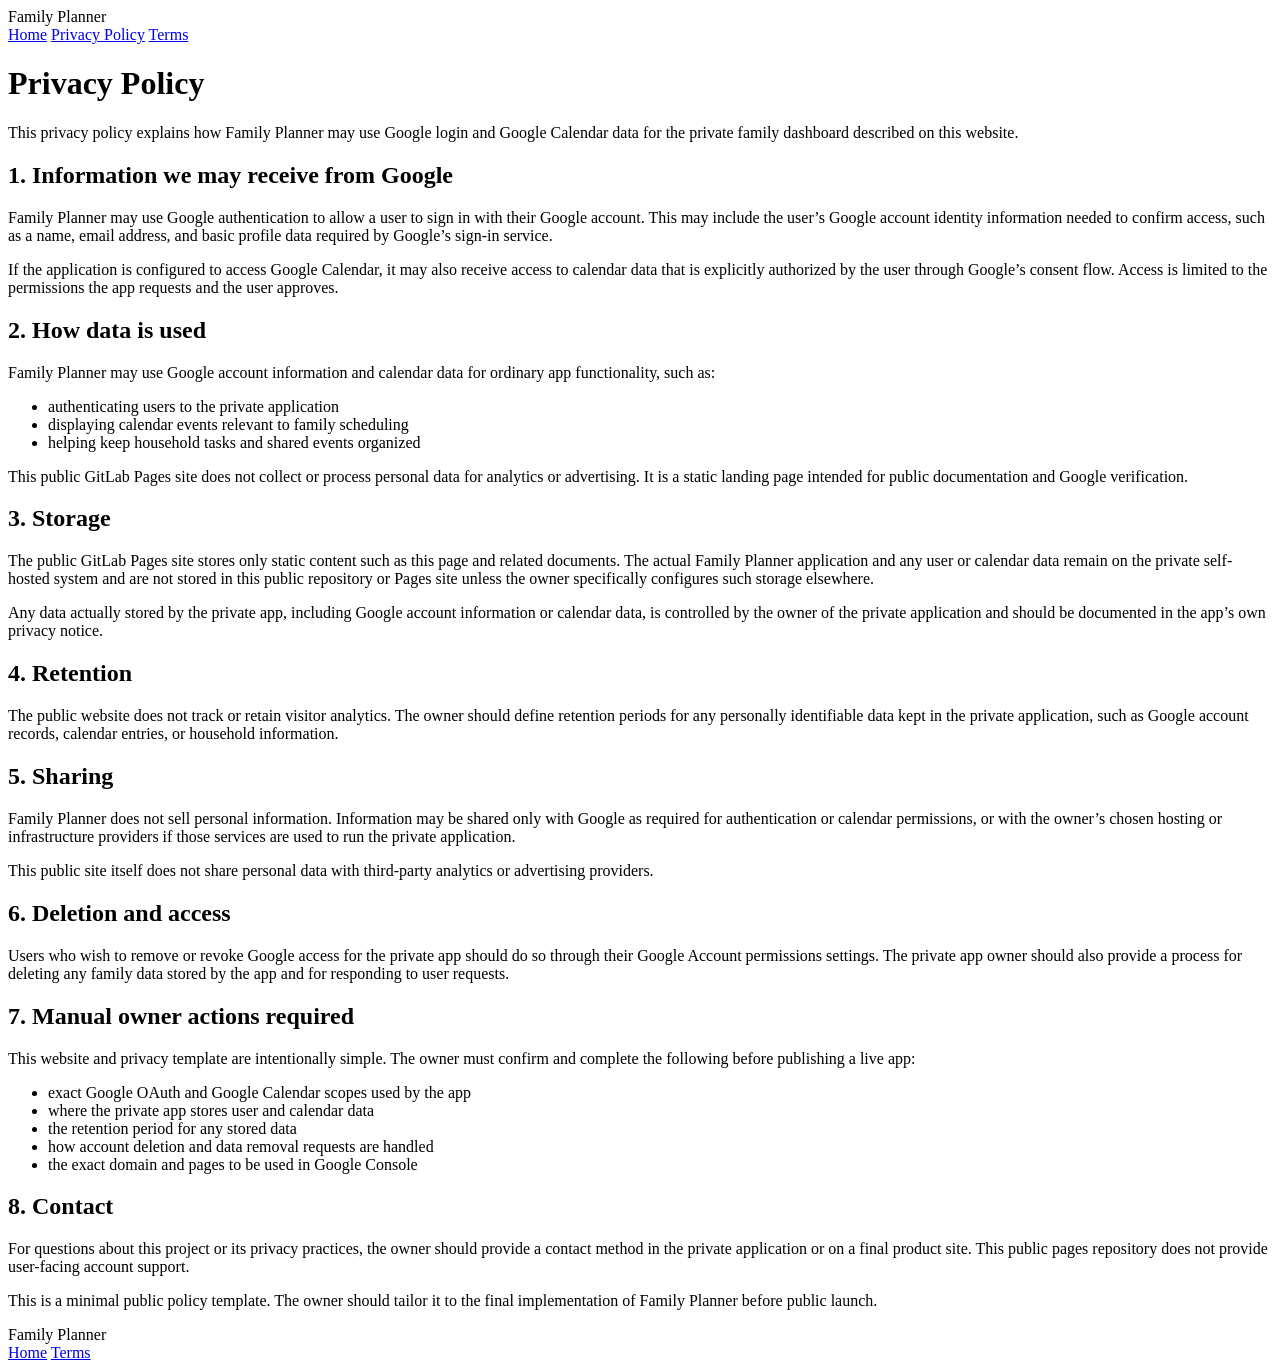
==== public/privacy/index.html @ b9f560e6 "Create minimal GitLab Pages project for Family Planner public verification site" ====
<!DOCTYPE html>
<html lang="en">
  <head>
    <meta charset="UTF-8" />
    <meta name="viewport" content="width=device-width, initial-scale=1.0" />
    <meta
      name="description"
      content="Privacy policy for Family Planner's Google sign-in, calendar access, and household data handling."
    />
    <title>Privacy Policy | Family Planner</title>
    <link rel="stylesheet" href="../styles.css" />
  </head>
  <body>
    <header class="site-header">
      <div class="container nav">
        <div class="brand">Family Planner</div>
        <nav aria-label="Main navigation">
          <a href="../">Home</a>
          <a href="./">Privacy Policy</a>
          <a href="../terms/">Terms</a>
        </nav>
      </div>
    </header>

    <main class="content-page">
      <div class="container narrow">
        <h1>Privacy Policy</h1>
        <p>
          This privacy policy explains how Family Planner may use Google login and
          Google Calendar data for the private family dashboard described on this
          website.
        </p>

        <h2>1. Information we may receive from Google</h2>
        <p>
          Family Planner may use Google authentication to allow a user to sign in
          with their Google account. This may include the user’s Google account
          identity information needed to confirm access, such as a name, email
          address, and basic profile data required by Google’s sign-in service.
        </p>
        <p>
          If the application is configured to access Google Calendar, it may also
          receive access to calendar data that is explicitly authorized by the user
          through Google’s consent flow. Access is limited to the permissions the
          app requests and the user approves.
        </p>

        <h2>2. How data is used</h2>
        <p>
          Family Planner may use Google account information and calendar data for
          ordinary app functionality, such as:
        </p>
        <ul>
          <li>authenticating users to the private application</li>
          <li>displaying calendar events relevant to family scheduling</li>
          <li>helping keep household tasks and shared events organized</li>
        </ul>
        <p>
          This public GitLab Pages site does not collect or process personal data
          for analytics or advertising. It is a static landing page intended for
          public documentation and Google verification.
        </p>

        <h2>3. Storage</h2>
        <p>
          The public GitLab Pages site stores only static content such as this
          page and related documents. The actual Family Planner application and
          any user or calendar data remain on the private self-hosted system and
          are not stored in this public repository or Pages site unless the owner
          specifically configures such storage elsewhere.
        </p>
        <p>
          Any data actually stored by the private app, including Google account
          information or calendar data, is controlled by the owner of the private
          application and should be documented in the app’s own privacy notice.
        </p>

        <h2>4. Retention</h2>
        <p>
          The public website does not track or retain visitor analytics. The owner
          should define retention periods for any personally identifiable data kept
          in the private application, such as Google account records, calendar
          entries, or household information.
        </p>

        <h2>5. Sharing</h2>
        <p>
          Family Planner does not sell personal information. Information may be
          shared only with Google as required for authentication or calendar
          permissions, or with the owner’s chosen hosting or infrastructure
          providers if those services are used to run the private application.
        </p>
        <p>
          This public site itself does not share personal data with third-party
          analytics or advertising providers.
        </p>

        <h2>6. Deletion and access</h2>
        <p>
          Users who wish to remove or revoke Google access for the private app
          should do so through their Google Account permissions settings. The
          private app owner should also provide a process for deleting any family
          data stored by the app and for responding to user requests.
        </p>

        <h2>7. Manual owner actions required</h2>
        <p>
          This website and privacy template are intentionally simple. The owner
          must confirm and complete the following before publishing a live app:
        </p>
        <ul>
          <li>exact Google OAuth and Google Calendar scopes used by the app</li>
          <li>where the private app stores user and calendar data</li>
          <li>the retention period for any stored data</li>
          <li>how account deletion and data removal requests are handled</li>
          <li>the exact domain and pages to be used in Google Console</li>
        </ul>

        <h2>8. Contact</h2>
        <p>
          For questions about this project or its privacy practices, the owner
          should provide a contact method in the private application or on a final
          product site. This public pages repository does not provide user-facing
          account support.
        </p>

        <p class="muted-note">
          This is a minimal public policy template. The owner should tailor it to
          the final implementation of Family Planner before public launch.
        </p>
      </div>
    </main>

    <footer class="site-footer">
      <div class="container footer-row">
        <span>Family Planner</span>
        <div>
          <a href="../">Home</a>
          <a href="../terms/">Terms</a>
        </div>
      </div>
    </footer>
  </body>
</html>
---- public/styles.css ----
<!DOCTYPE html>
<html lang="en">
  <head>
    <meta charset="UTF-8" />
    <meta name="viewport" content="width=device-width, initial-scale=1.0" />
    <meta
      name="description"
      content="Terms of use for Family Planner, a private family dashboard with Google sign-in and calendar integration."
    />
    <title>Terms | Family Planner</title>
    <link rel="stylesheet" href="../styles.css" />
  </head>
  <body>
    <header class="site-header">
      <div class="container nav">
        <div class="brand">Family Planner</div>
        <nav aria-label="Main navigation">
          <a href="../">Home</a>
          <a href="../privacy/">Privacy Policy</a>
          <a href="./">Terms</a>
        </nav>
      </div>
    </header>

    <main class="content-page">
      <div class="container narrow">
        <h1>Terms</h1>

        <p>
          These terms apply to the Family Planner project and its public website,
          which is intended for documentation, verification, and general public
          information. The actual application may be private and hosted behind a
          home network or Tailscale access.
        </p>

        <h2>1. Use of the service</h2>
        <p>
          Family Planner is designed for household scheduling, routines, chores,
          rewards, allowance tracking, and related family planning activities.
          Users should use the service responsibly and only with appropriate
          authorization.
        </p>

        <h2>2. Google sign-in and calendar access</h2>
        <p>
          Google sign-in and any Google Calendar access are provided through
          Google services and subject to Google’s terms and permissions. The app
          owner is responsible for ensuring that the app requests only the access
          it needs and that all required consent flows are properly configured.
        </p>

        <h2>3. Data responsibility</h2>
        <p>
          The owner of the private Family Planner application is responsible for
          the data it stores, including user accounts, household information, and
          any calendar data that is imported or created through the app.
        </p>

        <h2>4. Availability</h2>
        <p>
          This public website and the private application may be unavailable at
          times due to maintenance, connectivity issues, updates, or other
          circumstances outside the owner’s direct control.
        </p>

        <h2>5. No warranty</h2>
        <p>
          This website is provided for informational and verification purposes.
          The owner makes no guarantee of continuous availability, data accuracy,
          or perpetual support for a private application not publicly exposed.
        </p>

        <h2>6. Owner responsibilities</h2>
        <p>
          The owner is responsible for configuration, security, access controls,
          app updates, domain setup, and compliance with applicable laws and
          platform policies for the actual Family Planner application.
        </p>

        <h2>7. Changes</h2>
        <p>
          These terms may be updated as the project evolves. The public Pages site
          should be kept accurate and current for any required verification or
          app-profile documentation.
        </p>

        <p class="muted-note">
          This is a simple public terms template. The owner should replace it with
          a final version that matches the actual deployed Family Planner app and
          its legal requirements before broad public use.
        </p>
      </div>
    </main>

    <footer class="site-footer">
      <div class="container footer-row">
        <span>Family Planner</span>
        <div>
          <a href="../">Home</a>
          <a href="../privacy/">Privacy Policy</a>
        </div>
      </div>
    </footer>
  </body>
</html>
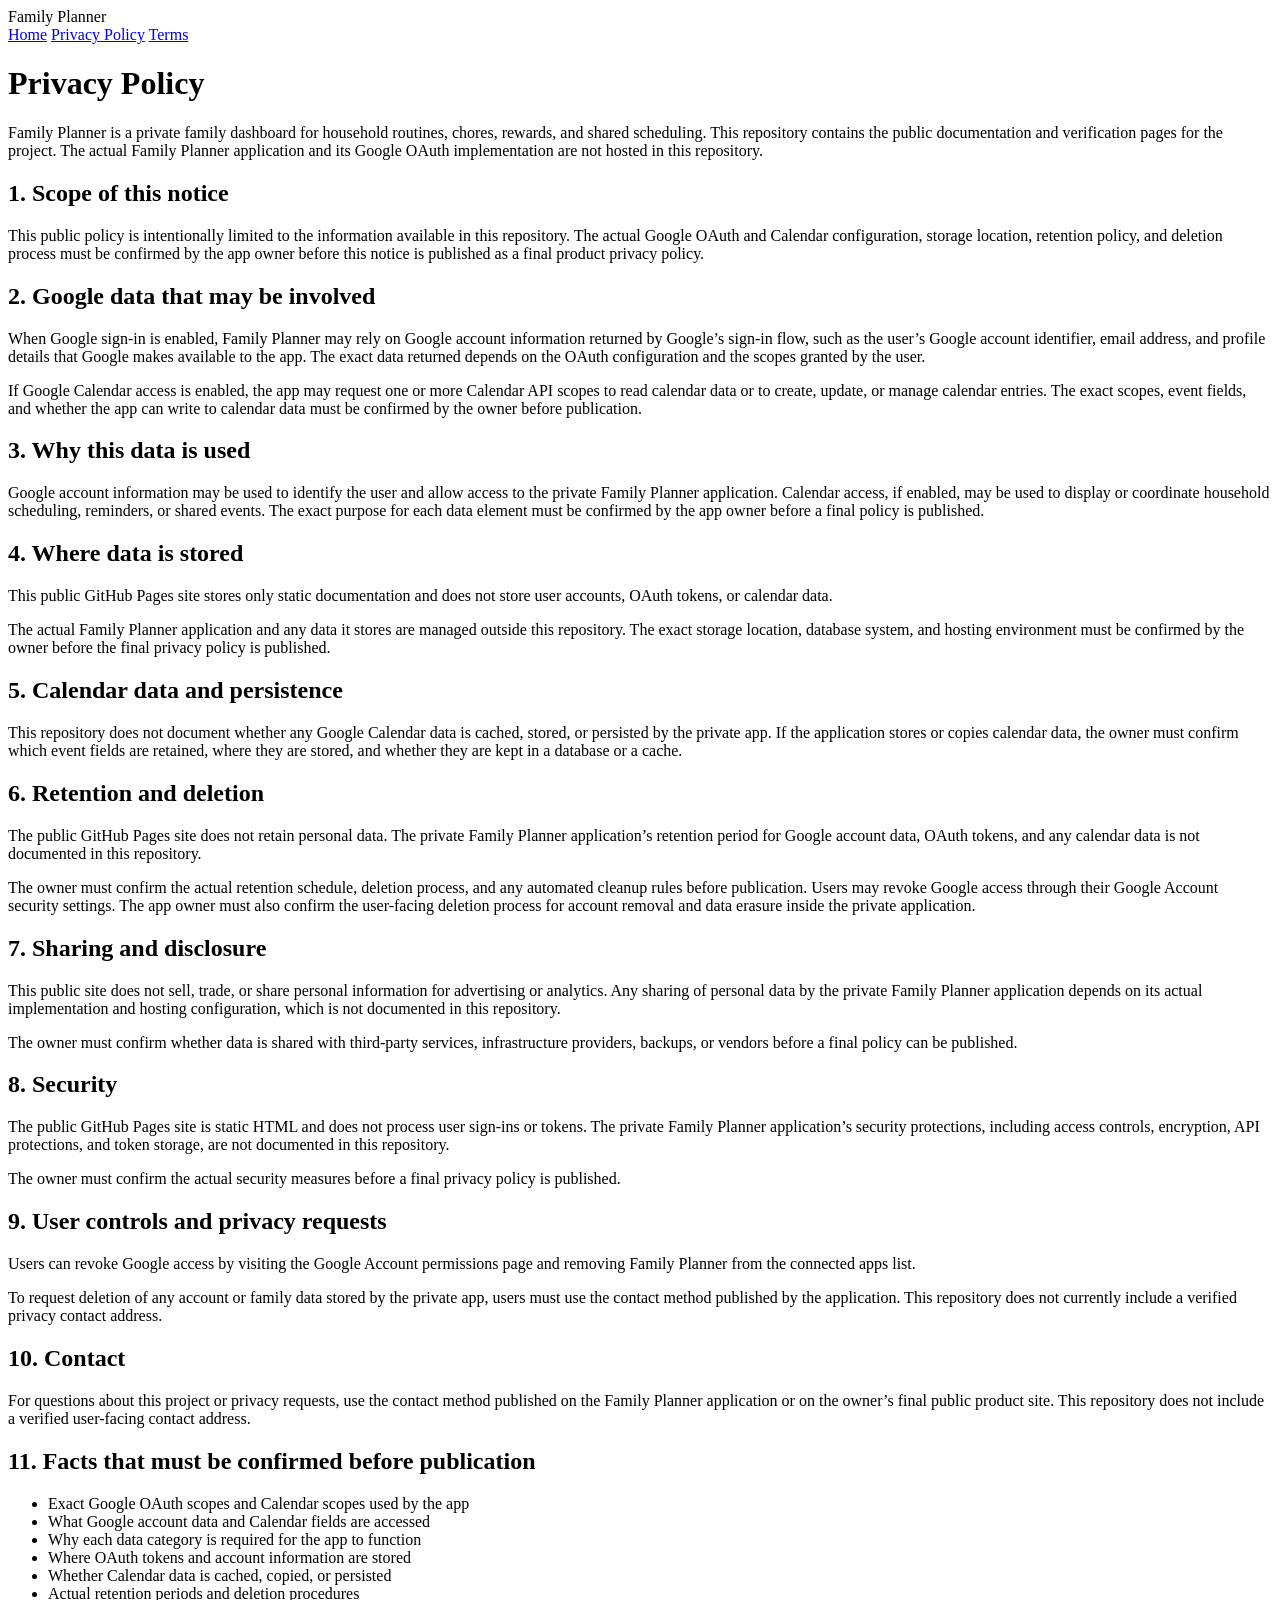
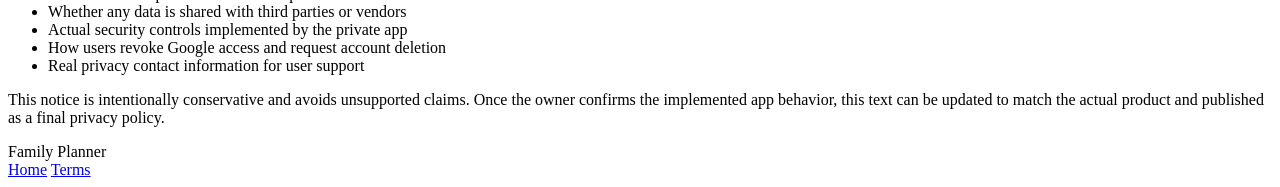
==== commit 7c8f6b3e: "Update the Family Planner privacy notice and homepage copy to remove placeholder language and clarif" ====
--- a/public/privacy/index.html
+++ b/public/privacy/index.html
@@ -26,107 +26,147 @@
       <div class="container narrow">
         <h1>Privacy Policy</h1>
         <p>
-          This privacy policy explains how Family Planner may use Google login and
-          Google Calendar data for the private family dashboard described on this
-          website.
+          Family Planner is a private family dashboard for household routines,
+          chores, rewards, and shared scheduling. This repository contains the
+          public documentation and verification pages for the project. The actual
+          Family Planner application and its Google OAuth implementation are not
+          hosted in this repository.
         </p>
 
-        <h2>1. Information we may receive from Google</h2>
+        <h2>1. Scope of this notice</h2>
         <p>
-          Family Planner may use Google authentication to allow a user to sign in
-          with their Google account. This may include the user’s Google account
-          identity information needed to confirm access, such as a name, email
-          address, and basic profile data required by Google’s sign-in service.
+          This public policy is intentionally limited to the information available
+          in this repository. The actual Google OAuth and Calendar configuration,
+          storage location, retention policy, and deletion process must be
+          confirmed by the app owner before this notice is published as a final
+          product privacy policy.
+        </p>
+
+        <h2>2. Google data that may be involved</h2>
+        <p>
+          When Google sign-in is enabled, Family Planner may rely on Google
+          account information returned by Google’s sign-in flow, such as the
+          user’s Google account identifier, email address, and profile details
+          that Google makes available to the app. The exact data returned depends
+          on the OAuth configuration and the scopes granted by the user.
         </p>
         <p>
-          If the application is configured to access Google Calendar, it may also
-          receive access to calendar data that is explicitly authorized by the user
-          through Google’s consent flow. Access is limited to the permissions the
-          app requests and the user approves.
+          If Google Calendar access is enabled, the app may request one or more
+          Calendar API scopes to read calendar data or to create, update, or
+          manage calendar entries. The exact scopes, event fields, and whether
+          the app can write to calendar data must be confirmed by the owner
+          before publication.
         </p>
 
-        <h2>2. How data is used</h2>
+        <h2>3. Why this data is used</h2>
         <p>
-          Family Planner may use Google account information and calendar data for
-          ordinary app functionality, such as:
-        </p>
-        <ul>
-          <li>authenticating users to the private application</li>
-          <li>displaying calendar events relevant to family scheduling</li>
-          <li>helping keep household tasks and shared events organized</li>
-        </ul>
-        <p>
-          This public GitLab Pages site does not collect or process personal data
-          for analytics or advertising. It is a static landing page intended for
-          public documentation and Google verification.
+          Google account information may be used to identify the user and allow
+          access to the private Family Planner application. Calendar access, if
+          enabled, may be used to display or coordinate household scheduling,
+          reminders, or shared events. The exact purpose for each data element
+          must be confirmed by the app owner before a final policy is published.
         </p>
 
-        <h2>3. Storage</h2>
+        <h2>4. Where data is stored</h2>
         <p>
-          The public GitLab Pages site stores only static content such as this
-          page and related documents. The actual Family Planner application and
-          any user or calendar data remain on the private self-hosted system and
-          are not stored in this public repository or Pages site unless the owner
-          specifically configures such storage elsewhere.
+          This public GitHub Pages site stores only static documentation and does
+          not store user accounts, OAuth tokens, or calendar data.
         </p>
         <p>
-          Any data actually stored by the private app, including Google account
-          information or calendar data, is controlled by the owner of the private
-          application and should be documented in the app’s own privacy notice.
+          The actual Family Planner application and any data it stores are managed
+          outside this repository. The exact storage location, database system,
+          and hosting environment must be confirmed by the owner before the final
+          privacy policy is published.
         </p>
 
-        <h2>4. Retention</h2>
+        <h2>5. Calendar data and persistence</h2>
         <p>
-          The public website does not track or retain visitor analytics. The owner
-          should define retention periods for any personally identifiable data kept
-          in the private application, such as Google account records, calendar
-          entries, or household information.
+          This repository does not document whether any Google Calendar data is
+          cached, stored, or persisted by the private app. If the application
+          stores or copies calendar data, the owner must confirm which event
+          fields are retained, where they are stored, and whether they are kept in
+          a database or a cache.
         </p>
 
-        <h2>5. Sharing</h2>
+        <h2>6. Retention and deletion</h2>
         <p>
-          Family Planner does not sell personal information. Information may be
-          shared only with Google as required for authentication or calendar
-          permissions, or with the owner’s chosen hosting or infrastructure
-          providers if those services are used to run the private application.
+          The public GitHub Pages site does not retain personal data. The private
+          Family Planner application’s retention period for Google account data,
+          OAuth tokens, and any calendar data is not documented in this
+          repository.
         </p>
         <p>
-          This public site itself does not share personal data with third-party
-          analytics or advertising providers.
+          The owner must confirm the actual retention schedule, deletion process,
+          and any automated cleanup rules before publication. Users may revoke
+          Google access through their Google Account security settings. The app
+          owner must also confirm the user-facing deletion process for account
+          removal and data erasure inside the private application.
         </p>
 
-        <h2>6. Deletion and access</h2>
+        <h2>7. Sharing and disclosure</h2>
         <p>
-          Users who wish to remove or revoke Google access for the private app
-          should do so through their Google Account permissions settings. The
-          private app owner should also provide a process for deleting any family
-          data stored by the app and for responding to user requests.
+          This public site does not sell, trade, or share personal information for
+          advertising or analytics. Any sharing of personal data by the private
+          Family Planner application depends on its actual implementation and
+          hosting configuration, which is not documented in this repository.
+        </p>
+        <p>
+          The owner must confirm whether data is shared with third-party services,
+          infrastructure providers, backups, or vendors before a final policy can
+          be published.
         </p>
 
-        <h2>7. Manual owner actions required</h2>
+        <h2>8. Security</h2>
         <p>
-          This website and privacy template are intentionally simple. The owner
-          must confirm and complete the following before publishing a live app:
+          The public GitHub Pages site is static HTML and does not process user
+          sign-ins or tokens. The private Family Planner application’s security
+          protections, including access controls, encryption, API protections, and
+          token storage, are not documented in this repository.
         </p>
+        <p>
+          The owner must confirm the actual security measures before a final
+          privacy policy is published.
+        </p>
+
+        <h2>9. User controls and privacy requests</h2>
+        <p>
+          Users can revoke Google access by visiting the Google Account permissions
+          page and removing Family Planner from the connected apps list.
+        </p>
+        <p>
+          To request deletion of any account or family data stored by the private
+          app, users must use the contact method published by the application.
+          This repository does not currently include a verified privacy contact
+          address.
+        </p>
+
+        <h2>10. Contact</h2>
+        <p>
+          For questions about this project or privacy requests, use the contact
+          method published on the Family Planner application or on the owner’s
+          final public product site. This repository does not include a verified
+          user-facing contact address.
+        </p>
+
+        <h2>11. Facts that must be confirmed before publication</h2>
         <ul>
-          <li>exact Google OAuth and Google Calendar scopes used by the app</li>
-          <li>where the private app stores user and calendar data</li>
-          <li>the retention period for any stored data</li>
-          <li>how account deletion and data removal requests are handled</li>
-          <li>the exact domain and pages to be used in Google Console</li>
+          <li>Exact Google OAuth scopes and Calendar scopes used by the app</li>
+          <li>What Google account data and Calendar fields are accessed</li>
+          <li>Why each data category is required for the app to function</li>
+          <li>Where OAuth tokens and account information are stored</li>
+          <li>Whether Calendar data is cached, copied, or persisted</li>
+          <li>Actual retention periods and deletion procedures</li>
+          <li>Whether any data is shared with third parties or vendors</li>
+          <li>Actual security controls implemented by the private app</li>
+          <li>How users revoke Google access and request account deletion</li>
+          <li>Real privacy contact information for user support</li>
         </ul>
 
-        <h2>8. Contact</h2>
-        <p>
-          For questions about this project or its privacy practices, the owner
-          should provide a contact method in the private application or on a final
-          product site. This public pages repository does not provide user-facing
-          account support.
-        </p>
-
         <p class="muted-note">
-          This is a minimal public policy template. The owner should tailor it to
-          the final implementation of Family Planner before public launch.
+          This notice is intentionally conservative and avoids unsupported claims.
+          Once the owner confirms the implemented app behavior, this text can be
+          updated to match the actual product and published as a final privacy
+          policy.
         </p>
       </div>
     </main>
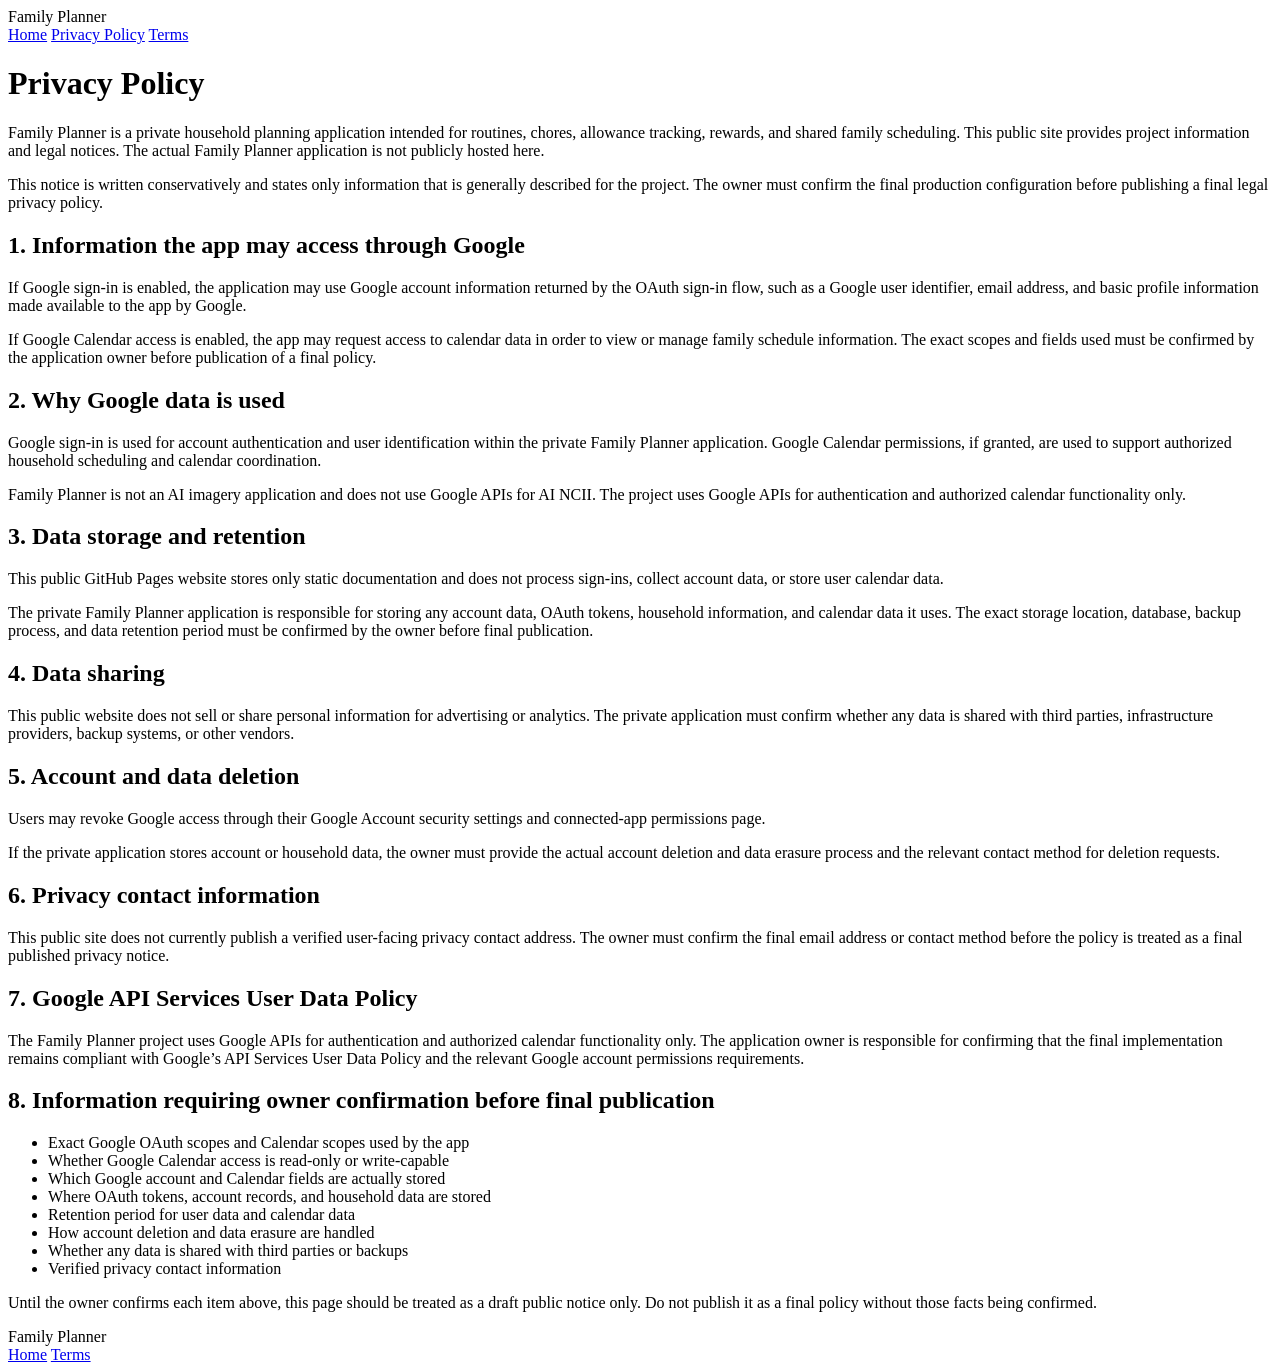
==== commit ef5e280d: "Fix OAuth verification homepage, legal notices, styling, and docs for Family Planner GitHub Pages si" ====
--- a/public/privacy/index.html
+++ b/public/privacy/index.html
@@ -5,19 +5,19 @@
     <meta name="viewport" content="width=device-width, initial-scale=1.0" />
     <meta
       name="description"
-      content="Privacy policy for Family Planner's Google sign-in, calendar access, and household data handling."
+      content="Privacy policy for Family Planner, a private household planning application that may use Google sign-in and Google Calendar access."
     />
     <title>Privacy Policy | Family Planner</title>
-    <link rel="stylesheet" href="../styles.css" />
+    <link rel="stylesheet" href="/styles.css" />
   </head>
   <body>
     <header class="site-header">
       <div class="container nav">
         <div class="brand">Family Planner</div>
         <nav aria-label="Main navigation">
-          <a href="../">Home</a>
-          <a href="./">Privacy Policy</a>
-          <a href="../terms/">Terms</a>
+          <a href="/">Home</a>
+          <a href="/privacy/">Privacy Policy</a>
+          <a href="/terms/">Terms</a>
         </nav>
       </div>
     </header>
@@ -25,148 +25,113 @@
     <main class="content-page">
       <div class="container narrow">
         <h1>Privacy Policy</h1>
+
         <p>
-          Family Planner is a private family dashboard for household routines,
-          chores, rewards, and shared scheduling. This repository contains the
-          public documentation and verification pages for the project. The actual
-          Family Planner application and its Google OAuth implementation are not
-          hosted in this repository.
+          Family Planner is a private household planning application intended for
+          routines, chores, allowance tracking, rewards, and shared family
+          scheduling. This public site provides project information and legal
+          notices. The actual Family Planner application is not publicly hosted
+          here.
         </p>
 
-        <h2>1. Scope of this notice</h2>
         <p>
-          This public policy is intentionally limited to the information available
-          in this repository. The actual Google OAuth and Calendar configuration,
-          storage location, retention policy, and deletion process must be
-          confirmed by the app owner before this notice is published as a final
-          product privacy policy.
+          This notice is written conservatively and states only information that is
+          generally described for the project. The owner must confirm the final
+          production configuration before publishing a final legal privacy policy.
         </p>
 
-        <h2>2. Google data that may be involved</h2>
+        <h2>1. Information the app may access through Google</h2>
         <p>
-          When Google sign-in is enabled, Family Planner may rely on Google
-          account information returned by Google’s sign-in flow, such as the
-          user’s Google account identifier, email address, and profile details
-          that Google makes available to the app. The exact data returned depends
-          on the OAuth configuration and the scopes granted by the user.
+          If Google sign-in is enabled, the application may use Google account
+          information returned by the OAuth sign-in flow, such as a Google user
+          identifier, email address, and basic profile information made available
+          to the app by Google.
         </p>
         <p>
-          If Google Calendar access is enabled, the app may request one or more
-          Calendar API scopes to read calendar data or to create, update, or
-          manage calendar entries. The exact scopes, event fields, and whether
-          the app can write to calendar data must be confirmed by the owner
-          before publication.
+          If Google Calendar access is enabled, the app may request access to
+          calendar data in order to view or manage family schedule information.
+          The exact scopes and fields used must be confirmed by the application
+          owner before publication of a final policy.
         </p>
 
-        <h2>3. Why this data is used</h2>
+        <h2>2. Why Google data is used</h2>
         <p>
-          Google account information may be used to identify the user and allow
-          access to the private Family Planner application. Calendar access, if
-          enabled, may be used to display or coordinate household scheduling,
-          reminders, or shared events. The exact purpose for each data element
-          must be confirmed by the app owner before a final policy is published.
+          Google sign-in is used for account authentication and user
+          identification within the private Family Planner application. Google
+          Calendar permissions, if granted, are used to support authorized
+          household scheduling and calendar coordination.
+        </p>
+        <p>
+          Family Planner is not an AI imagery application and does not use Google
+          APIs for AI NCII. The project uses Google APIs for authentication and
+          authorized calendar functionality only.
         </p>
 
-        <h2>4. Where data is stored</h2>
+        <h2>3. Data storage and retention</h2>
         <p>
-          This public GitHub Pages site stores only static documentation and does
-          not store user accounts, OAuth tokens, or calendar data.
+          This public GitHub Pages website stores only static documentation and
+          does not process sign-ins, collect account data, or store user calendar
+          data.
         </p>
         <p>
-          The actual Family Planner application and any data it stores are managed
-          outside this repository. The exact storage location, database system,
-          and hosting environment must be confirmed by the owner before the final
-          privacy policy is published.
+          The private Family Planner application is responsible for storing any
+          account data, OAuth tokens, household information, and calendar data it
+          uses. The exact storage location, database, backup process, and data
+          retention period must be confirmed by the owner before final publication.
         </p>
 
-        <h2>5. Calendar data and persistence</h2>
+        <h2>4. Data sharing</h2>
         <p>
-          This repository does not document whether any Google Calendar data is
-          cached, stored, or persisted by the private app. If the application
-          stores or copies calendar data, the owner must confirm which event
-          fields are retained, where they are stored, and whether they are kept in
-          a database or a cache.
+          This public website does not sell or share personal information for
+          advertising or analytics. The private application must confirm whether
+          any data is shared with third parties, infrastructure providers, backup
+          systems, or other vendors.
         </p>
 
-        <h2>6. Retention and deletion</h2>
+        <h2>5. Account and data deletion</h2>
         <p>
-          The public GitHub Pages site does not retain personal data. The private
-          Family Planner application’s retention period for Google account data,
-          OAuth tokens, and any calendar data is not documented in this
-          repository.
+          Users may revoke Google access through their Google Account security
+          settings and connected-app permissions page.
         </p>
         <p>
-          The owner must confirm the actual retention schedule, deletion process,
-          and any automated cleanup rules before publication. Users may revoke
-          Google access through their Google Account security settings. The app
-          owner must also confirm the user-facing deletion process for account
-          removal and data erasure inside the private application.
+          If the private application stores account or household data, the owner
+          must provide the actual account deletion and data erasure process and
+          the relevant contact method for deletion requests.
         </p>
 
-        <h2>7. Sharing and disclosure</h2>
+        <h2>6. Privacy contact information</h2>
         <p>
-          This public site does not sell, trade, or share personal information for
-          advertising or analytics. Any sharing of personal data by the private
-          Family Planner application depends on its actual implementation and
-          hosting configuration, which is not documented in this repository.
-        </p>
-        <p>
-          The owner must confirm whether data is shared with third-party services,
-          infrastructure providers, backups, or vendors before a final policy can
-          be published.
+          This public site does not currently publish a verified user-facing
+          privacy contact address. The owner must confirm the final email address
+          or contact method before the policy is treated as a final published
+          privacy notice.
         </p>
 
-        <h2>8. Security</h2>
+        <h2>7. Google API Services User Data Policy</h2>
         <p>
-          The public GitHub Pages site is static HTML and does not process user
-          sign-ins or tokens. The private Family Planner application’s security
-          protections, including access controls, encryption, API protections, and
-          token storage, are not documented in this repository.
-        </p>
-        <p>
-          The owner must confirm the actual security measures before a final
-          privacy policy is published.
+          The Family Planner project uses Google APIs for authentication and
+          authorized calendar functionality only. The application owner is
+          responsible for confirming that the final implementation remains
+          compliant with Google’s API Services User Data Policy and the relevant
+          Google account permissions requirements.
         </p>
 
-        <h2>9. User controls and privacy requests</h2>
-        <p>
-          Users can revoke Google access by visiting the Google Account permissions
-          page and removing Family Planner from the connected apps list.
-        </p>
-        <p>
-          To request deletion of any account or family data stored by the private
-          app, users must use the contact method published by the application.
-          This repository does not currently include a verified privacy contact
-          address.
-        </p>
-
-        <h2>10. Contact</h2>
-        <p>
-          For questions about this project or privacy requests, use the contact
-          method published on the Family Planner application or on the owner’s
-          final public product site. This repository does not include a verified
-          user-facing contact address.
-        </p>
-
-        <h2>11. Facts that must be confirmed before publication</h2>
+        <h2>8. Information requiring owner confirmation before final publication</h2>
         <ul>
           <li>Exact Google OAuth scopes and Calendar scopes used by the app</li>
-          <li>What Google account data and Calendar fields are accessed</li>
-          <li>Why each data category is required for the app to function</li>
-          <li>Where OAuth tokens and account information are stored</li>
-          <li>Whether Calendar data is cached, copied, or persisted</li>
-          <li>Actual retention periods and deletion procedures</li>
-          <li>Whether any data is shared with third parties or vendors</li>
-          <li>Actual security controls implemented by the private app</li>
-          <li>How users revoke Google access and request account deletion</li>
-          <li>Real privacy contact information for user support</li>
+          <li>Whether Google Calendar access is read-only or write-capable</li>
+          <li>Which Google account and Calendar fields are actually stored</li>
+          <li>Where OAuth tokens, account records, and household data are stored</li>
+          <li>Retention period for user data and calendar data</li>
+          <li>How account deletion and data erasure are handled</li>
+          <li>Whether any data is shared with third parties or backups</li>
+          <li>Verified privacy contact information</li>
         </ul>
 
         <p class="muted-note">
-          This notice is intentionally conservative and avoids unsupported claims.
-          Once the owner confirms the implemented app behavior, this text can be
-          updated to match the actual product and published as a final privacy
-          policy.
+          Until the owner confirms each item above, this page should be treated as
+          a draft public notice only. Do not publish it as a final policy without
+          those facts being confirmed.
         </p>
       </div>
     </main>
@@ -175,8 +140,8 @@
       <div class="container footer-row">
         <span>Family Planner</span>
         <div>
-          <a href="../">Home</a>
-          <a href="../terms/">Terms</a>
+          <a href="/">Home</a>
+          <a href="/terms/">Terms</a>
         </div>
       </div>
     </footer>
